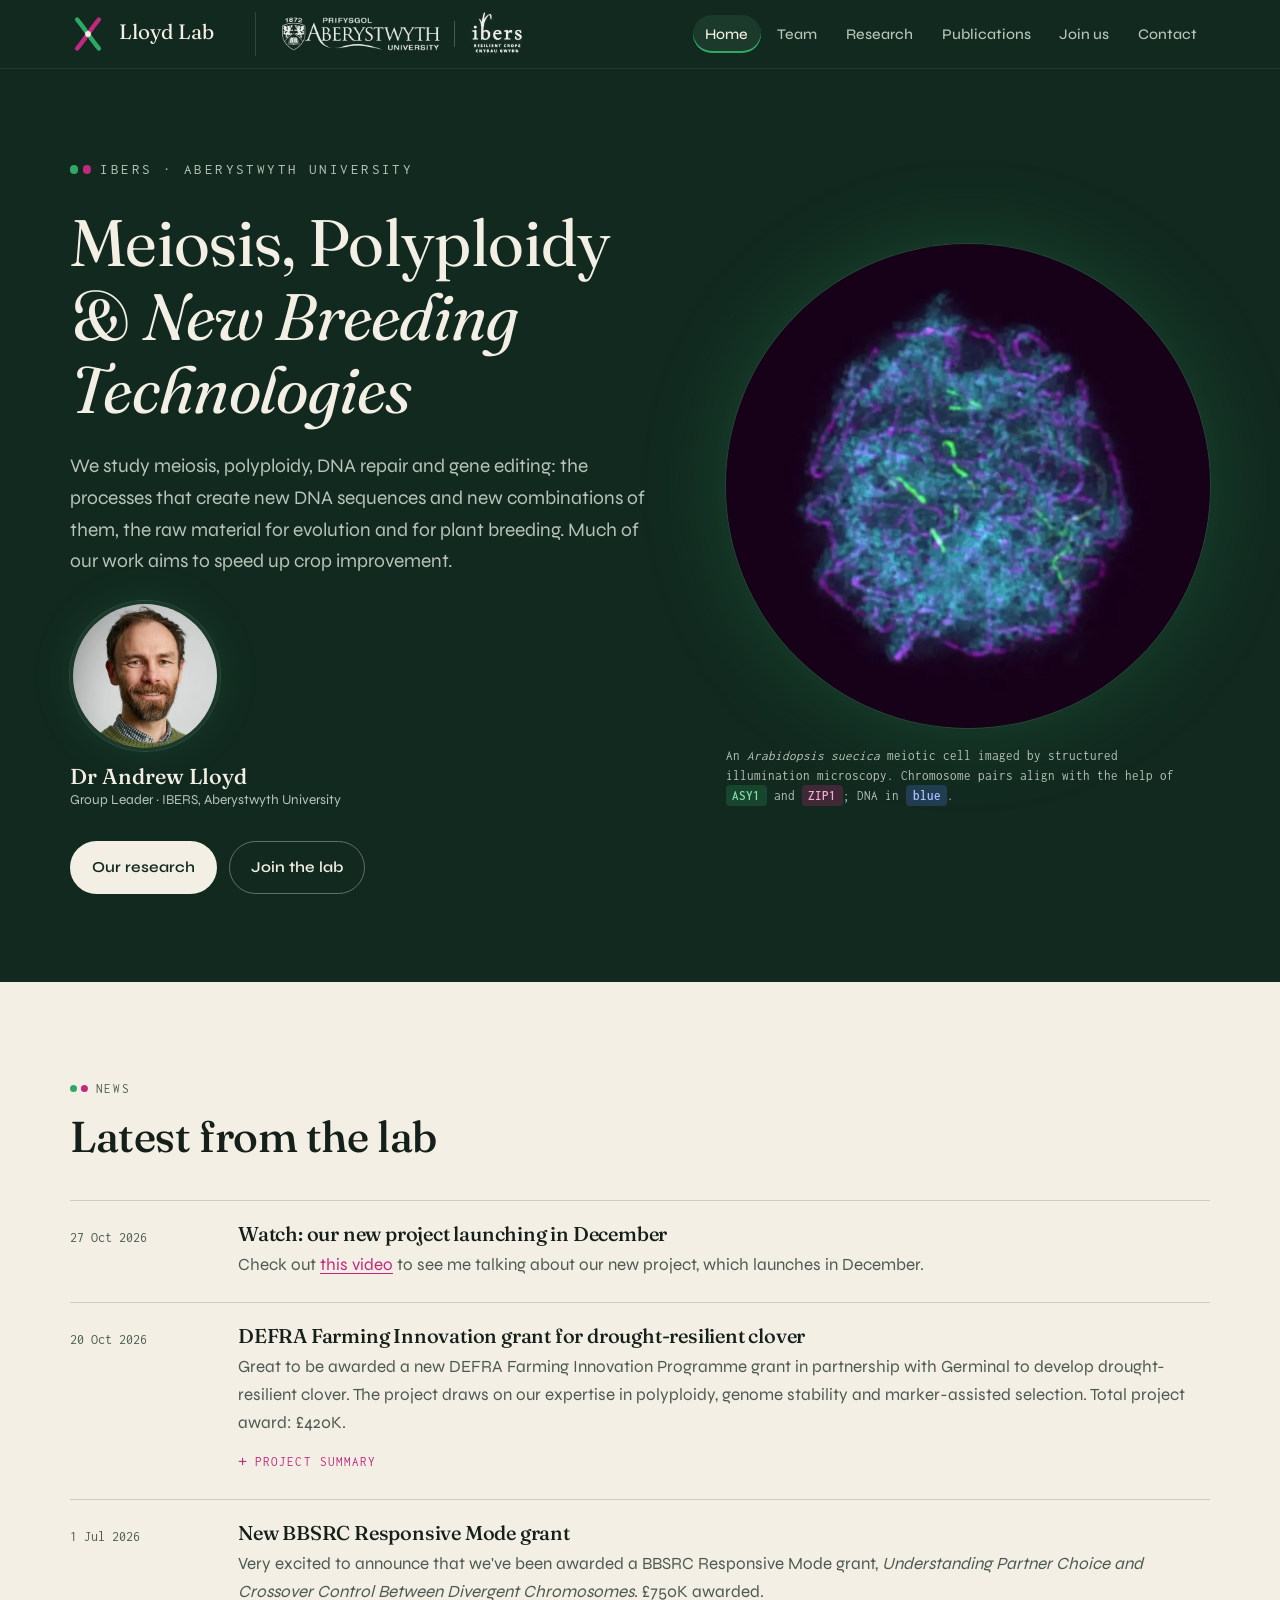
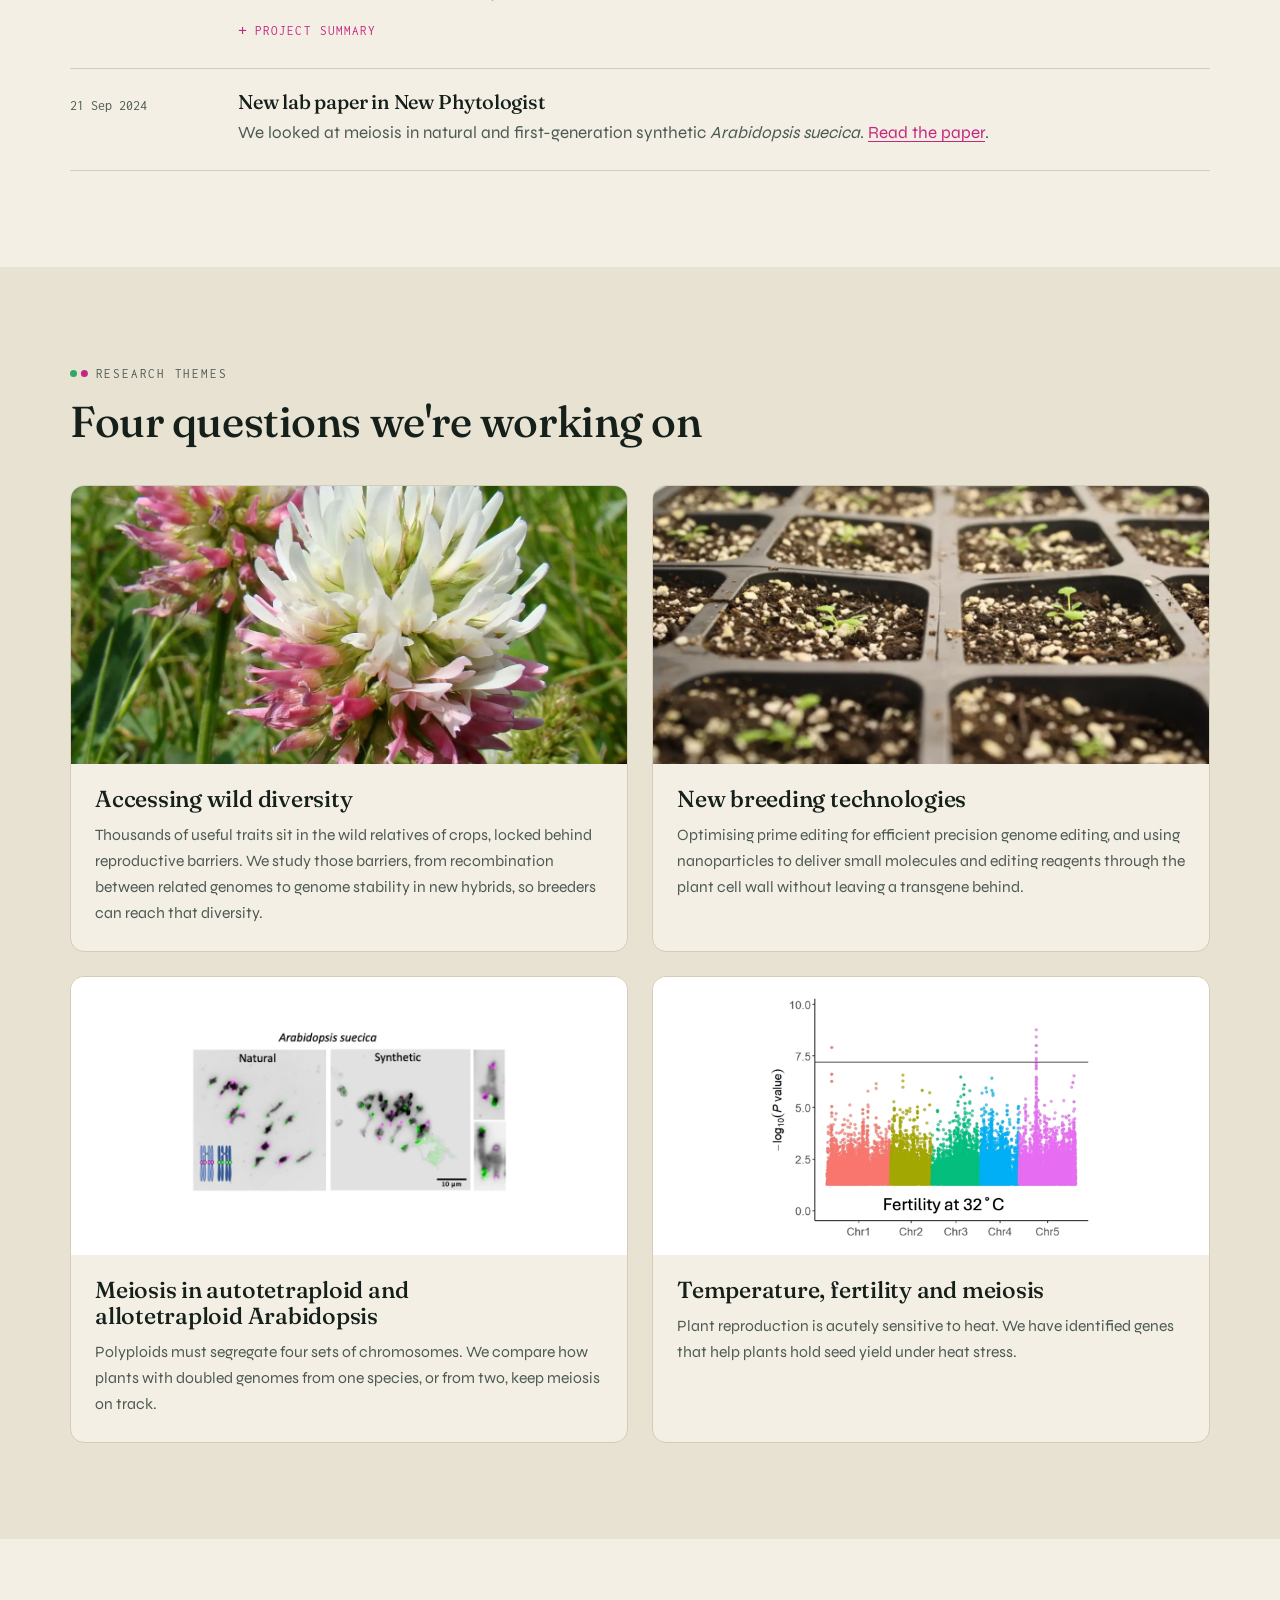
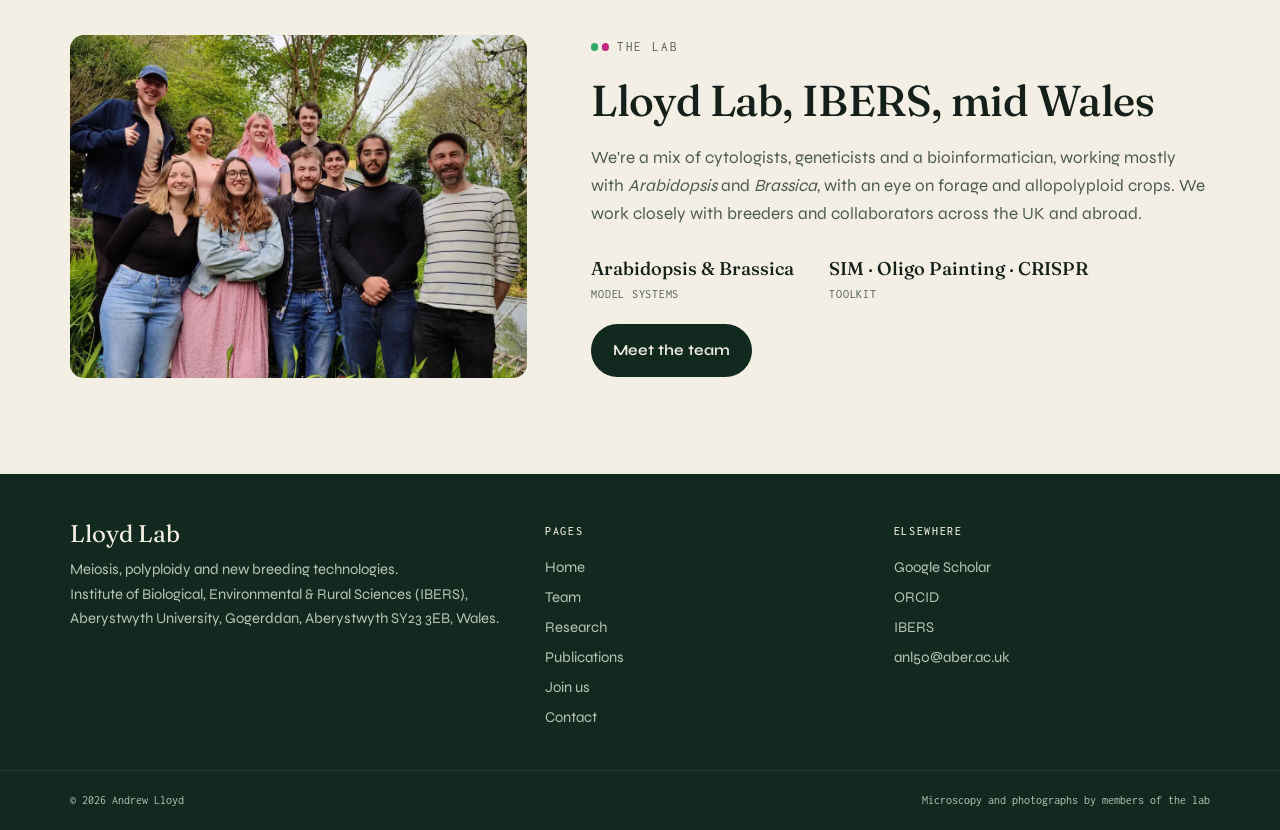
==== index.html @ 37087e1a "Add files via upload" ====
<!doctype html>
<html lang="en">
<head>
<meta charset="utf-8">
<meta name="viewport" content="width=device-width, initial-scale=1, viewport-fit=cover">
<title>Lloyd Lab</title>
<meta name="claude:viewport-fit-sides" content="cover">
<meta name="description" content="The Lloyd Lab at IBERS, Aberystwyth University: meiosis, polyploidy, DNA repair and new breeding technologies in plants.">
<link rel="preconnect" href="https://fonts.googleapis.com">
<link rel="preconnect" href="https://fonts.gstatic.com" crossorigin>
<link rel="stylesheet" href="https://fonts.googleapis.com/css2?family=Fraunces:ital,opsz,wght@0,9..144,300..600;1,9..144,300..600&amp;family=Inconsolata:wght@400;500;600&amp;family=Syne:wght@400..700&amp;display=swap">
<link rel="stylesheet" href="style.css">
</head>
<body>
<header class="site-nav">
  <div class="wrap">
    <a class="brand" href="index.html"><svg class="brand-mark" viewBox="0 0 40 40" aria-hidden="true"><path d="M8 4 C 18 16, 22 24, 32 36" fill="none" stroke="#2fa866" stroke-width="5" stroke-linecap="round"/><path d="M32 4 C 22 16, 18 24, 8 36" fill="none" stroke="#c2287f" stroke-width="5" stroke-linecap="round"/><circle cx="20" cy="20" r="3.2" fill="#f3efe4"/></svg><span><span class="brand-name">Lloyd Lab</span><span class="brand-sub">IBERS · Aberystwyth University</span></span></a>
    <a class="nav-logos" href="https://www.aber.ac.uk/en/ibers/" target="_blank" rel="noopener">
      <img src="images/au-logo-white.png" alt="Aberystwyth University" class="nl-au" width="900" height="194">
      <span class="nl-rule" aria-hidden="true"></span>
      <img src="images/ibers-logo-white.png" alt="IBERS" class="nl-ibers" width="194" height="162">
    </a>
    <button class="nav-toggle" id="nav-toggle" aria-expanded="false" aria-controls="nav-links">Menu</button>
    <ul class="nav-links" id="nav-links"><li><a href="index.html" aria-current="page">Home</a></li><li><a href="team.html">Team</a></li><li><a href="research.html">Research</a></li><li><a href="publications.html">Publications</a></li><li><a href="join.html">Join us</a></li><li><a href="contact.html">Contact</a></li></ul>
  </div>
</header>
<main>

<section class="hero">
  <div class="wrap">
    <div class="hero-text">
      <span class="label hero-label">IBERS · Aberystwyth University</span>
      <h1>Meiosis, Polyploidy &amp; <em>New Breeding Technologies</em></h1>
      <p class="lede">We study meiosis, polyploidy, DNA repair and gene editing: the processes that create new DNA sequences and new combinations of them, the raw material for evolution and for plant breeding. Much of our work aims to speed up crop improvement.</p>
      <a class="pi-chip" href="team.html">
        <img src="images/andrew-square.webp" alt="Andrew Lloyd" width="150" height="150">
        <span><b>Dr Andrew Lloyd</b><span>Group Leader · IBERS, Aberystwyth University</span></span>
      </a>
      <div class="hero-ctas">
        <a class="btn btn-light" href="research.html">Our research</a>
        <a class="btn btn-ghost" href="join.html">Join the lab</a>
      </div>
    </div>
    <figure class="hero-figure">
      <img src="images/hero-sim.webp" alt="Super-resolution image of an Arabidopsis suecica meiotic nucleus, with paired chromosomes stained green and magenta on a blue DNA background">
      <figcaption>An <i>Arabidopsis suecica</i> meiotic cell imaged by structured illumination microscopy. Chromosome pairs align with the help of <span class="chip chip-asy1">ASY1</span> and <span class="chip chip-zip1">ZIP1</span>; DNA in <span class="chip chip-dna">blue</span>.</figcaption>
    </figure>
  </div>
</section>

<section class="band ">
  <div class="wrap">
    <div class="section-head"><span class="label">News</span><h2>Latest from the lab</h2></div>
    <div class="news">
      <article class="news-item"><time datetime="2026-10-27">27 Oct 2026</time><div><h3>Watch: our new project launching in December</h3><p>Check out <a href="https://www.facebook.com/share/v/1DcGsF2dVv/" target="_blank" rel="noopener">this video</a> to see me talking about our new project, which launches in December.</p></div></article>
      <article class="news-item"><time datetime="2026-10-20">20 Oct 2026</time><div><h3>DEFRA Farming Innovation grant for drought-resilient clover</h3><p>Great to be awarded a new DEFRA Farming Innovation Programme grant in partnership with Germinal to develop drought-resilient clover. The project draws on our expertise in polyploidy, genome stability and marker-assisted selection. Total project award: £420K.</p><details class="more"><summary>Project summary</summary><div class="more-body"><p>The UK dairy sector faces significant challenges adapting to climate change, with frequent periods of water deficit and severe droughts, occurring in four of the last eight years. These affect farms' ability to maintain productivity while modifying agronomic practices to meet net-zero emissions.</p>
<p>English dairy farms rely on grasslands for grazing and silage production, but traditional grassland species need high inputs of nitrogen fertiliser, which is environmentally unsustainable, costly and reliant on fragile supply chains. This is mitigated by incorporating clover into leys, which provides nitrogen through biological nitrogen fixation and increases productivity (liveweight gain, milk yield). However, the most widely used species, white clover (<i>Trifolium repens</i>), is susceptible to drought, with long recovery times during which its nitrogen fixation rates are minimal, requiring application of mineral nitrogen.</p>
<p>Selection for drought-tolerant white clover has been unsuccessful. However, hybridisation of white clover with the related species Caucasian clover (<i>T. ambiguum</i>) improves drought tolerance and recovery after drought. To date, one commercial cultivar has been introduced, a small-leaved variety only suited to sheep grazing.</p>
<p>This approach cannot be replicated, as it required a rare spontaneous chromosome doubling event in addition to the technically difficult interspecific hybridisation. Nor can the cultivar be used as a starting point for new varieties: without a means to reselect the full Caucasian clover chromosome complement, backcrossing progressively erodes this contribution, yielding unstable aneuploid progeny. Consequently, crossing the existing cultivar with larger-leafed types does not produce the reliably drought-tolerant varieties required for resilient dairy systems.</p>
<p>To overcome these technical challenges, we will assess the feasibility of two approaches to generate stable allohexaploid hybrids carrying a full diploid Caucasian clover subgenome: an innovative high-throughput screening pipeline combining chromosome-specific molecular markers with genome-size estimation (WP1), and a novel crossing and ploidy-doubling scheme (WP2). Both approaches, if successful, will support the development of large-leaved varieties that are as competitive and productive as conventional types under normal conditions, reliably drought tolerant, and free of inbreeding depression.</p>
<p>Combining the genomics and genetics expertise of Aberystwyth University with the breeding experience of Openfolde, we will develop and test these approaches and identify their relative strengths and weaknesses. This will establish the further research and development needed to integrate the methods into breeding programmes, creating a pathway to a new generation of clover varieties that will let UK grassland farmers build productive, resilient food systems.</p></div></details></div></article>
      <article class="news-item"><time datetime="2026-07-01">1 Jul 2026</time><div><h3>New BBSRC Responsive Mode grant</h3><p>Very excited to announce that we've been awarded a BBSRC Responsive Mode grant, <i>Understanding Partner Choice and Crossover Control Between Divergent Chromosomes</i>. £750K awarded.</p><details class="more"><summary>Project summary</summary><div class="more-body"><p>During reproduction, plants exchange genetic material through a process called meiotic recombination, which generates new combinations of traits in each generation. The broad outlines of this process are well understood. However, two fundamental questions remain unanswered. First, how do chromosomes recognise each other as legitimate partners for recombination? Second, what levels of genomic divergence, whether at the sequence, structural or epigenomic level, act as barriers that prevent successful exchange?</p>
<p>These knowledge gaps are critical because they determine both the limits of natural evolution and the efficiency of plant breeding. In natural populations, these rules of recognition shape the boundaries between species, influence whether hybrids are viable, and govern the potential for adaptation through gene flow. In agriculture they are just as important: when breeders transfer useful traits such as drought tolerance, pest resistance or nutritional quality from wild relatives into crops, recombination between divergent genomes determines whether those traits can be integrated successfully. The same principles underpin efforts to design new allopolyploid crops, which combine chromosome sets from different species.</p>
<p>Our project will deliver three major outcomes:</p>
<ol>
<li>The first high-resolution map of crossovers between divergent (homoeologous) chromosomes, showing where recombination occurs in unprecedented detail.</li>
<li>The first epigenomic map of plant meiotic cells, revealing how chromatin structure influences the rules of partner choice.</li>
<li>A new understanding of the molecular pathways that limit recombination between divergent sequences, essential for designing efficient strategies to harness genetic diversity in breeding programmes.</li>
</ol>
<p>We will undertake this work in <i>Arabidopsis suecica</i>, a powerful model for studying meiosis in allopolyploid plants that we have recently established. This system, combined with unique tools developed in our laboratory, gives us an unprecedented ability to dissect the mechanisms that underlie the rules of recognition.</p>
<p>At the most fundamental level, the outcomes will deepen our understanding of the "rules of life" by showing how genomes identify compatible partners and how divergence constrains recombination. At the applied level, they will inform new approaches to precision breeding, helping breeders make more predictable use of wild relatives, overcome barriers to trait introgression, and explore the potential of novel allopolyploid crops.</p>
<p>The research aligns directly with BBSRC's long-term priorities: delivering resilient and climate-smart agriculture, harnessing plant and microbial sciences for sustainable food systems, and supporting the transition to net-zero agri-food systems. By revealing how chromosomes recognise and interact with one another, the project will illuminate fundamental biology and unlock practical tools to secure crop productivity and resilience.</p></div></details></div></article>
      <article class="news-item"><time datetime="2024-09-21">21 Sep 2024</time><div><h3>New lab paper in New Phytologist</h3><p>We looked at meiosis in natural and first-generation synthetic <i>Arabidopsis suecica</i>. <a href="https://doi.org/10.1111/nph.20095">Read the paper</a>.</p></div></article>
    </div>
  </div>
</section>

<section class="band on-paper2">
  <div class="wrap">
    <div class="section-head">
      <span class="label">Research themes</span>
      <h2>Four questions we're working on</h2>
    </div>
    <div class="themes">
      <a class="theme" href="research.html#wild-diversity">
        <img src="images/clover.webp" alt="" loading="lazy">
        <div class="theme-body"><h3>Accessing wild diversity</h3><p>Thousands of useful traits sit in the wild relatives of crops, locked behind reproductive barriers. We study those barriers, from recombination between related genomes to genome stability in new hybrids, so breeders can reach that diversity.</p></div>
      </a>
      <a class="theme" href="research.html#breeding-tech">
        <img src="images/seedlings.webp" alt="" loading="lazy">
        <div class="theme-body"><h3>New breeding technologies</h3><p>Optimising prime editing for efficient precision genome editing, and using nanoparticles to deliver small molecules and editing reagents through the plant cell wall without leaving a transgene behind.</p></div>
      </a>
      <a class="theme" href="research.html#polyploid-meiosis">
        <img src="images/suecica-figure.webp" alt="" class="contain" loading="lazy">
        <div class="theme-body"><h3>Meiosis in autotetraploid and allotetraploid Arabidopsis</h3><p>Polyploids must segregate four sets of chromosomes. We compare how plants with doubled genomes from one species, or from two, keep meiosis on track.</p></div>
      </a>
      <a class="theme" href="research.html#temperature">
        <img src="images/heat-gwas.webp" alt="" class="contain" loading="lazy">
        <div class="theme-body"><h3>Temperature, fertility and meiosis</h3><p>Plant reproduction is acutely sensitive to heat. We have identified genes that help plants hold seed yield under heat stress.</p></div>
      </a>
    </div>
  </div>
</section>

<section class="band">
  <div class="wrap split">
    <img src="images/team-2024.webp" alt="Members of the Lloyd Lab outdoors at Gogerddan" loading="lazy">
    <div class="split-text">
      <span class="label">The lab</span>
      <h2>Lloyd Lab, IBERS, mid Wales</h2>
      <p>We're a mix of cytologists, geneticists and a bioinformatician, working mostly with <i>Arabidopsis</i> and <i>Brassica</i>, with an eye on forage and allopolyploid crops. We work closely with breeders and collaborators across the UK and abroad.</p>
      <div class="facts">
        <div class="fact"><b>Arabidopsis &amp; Brassica</b><span>MODEL SYSTEMS</span></div>
        <div class="fact"><b>SIM · Oligo Painting · CRISPR</b><span>TOOLKIT</span></div>
      </div>
      <p><a class="btn btn-dark" href="team.html">Meet the team</a></p>
    </div>
  </div>
</section>

</main>
<footer class="site-foot">
  <div class="wrap">
    <div>
      <span class="brand-name">Lloyd Lab</span>
      <p>Meiosis, polyploidy and new breeding technologies.<br>Institute of Biological, Environmental &amp; Rural Sciences (IBERS), Aberystwyth University, Gogerddan, Aberystwyth SY23 3EB, Wales.</p>
    </div>
    <div>
      <h4>Pages</h4>
      <ul><li><a href="index.html">Home</a></li><li><a href="team.html">Team</a></li><li><a href="research.html">Research</a></li><li><a href="publications.html">Publications</a></li><li><a href="join.html">Join us</a></li><li><a href="contact.html">Contact</a></li></ul>
    </div>
    <div>
      <h4>Elsewhere</h4>
      <ul>
        <li><a href="https://scholar.google.co.uk/citations?user=jmTTv98AAAAJ&amp;hl=en" target="_blank" rel="noopener">Google Scholar</a></li>
        <li><a href="https://orcid.org/0000-0001-7871-6621" target="_blank" rel="noopener">ORCID</a></li>
        <li><a href="https://www.aber.ac.uk/en/ibers/" target="_blank" rel="noopener">IBERS</a></li>
        <li><a href="mailto:anl50@aber.ac.uk">anl50@aber.ac.uk</a></li>
      </ul>
    </div>
  </div>
  <div class="foot-base"><div class="wrap"><span>© 2026 Andrew Lloyd</span><span>Microscopy and photographs by members of the lab</span></div></div>
</footer>
<script>
(function(){
  var t=document.getElementById('nav-toggle'), l=document.getElementById('nav-links');
  if(t&&l) t.addEventListener('click',function(){var o=l.classList.toggle('open');t.setAttribute('aria-expanded',o);t.textContent=o?'Close':'Menu';});
  document.querySelectorAll('[data-copy]').forEach(function(b){
    b.addEventListener('click',function(){
      var v=b.getAttribute('data-copy'), done=function(){b.textContent='Copied';setTimeout(function(){b.textContent='Copy'},1600)};
      if(navigator.clipboard) navigator.clipboard.writeText(v).then(done).catch(function(){});
    });
  });
})();
</script>
</body>
</html>
---- style.css ----
/* Lloyd Lab — shared styles
   Layout: deep forest-green bands carry the identity; cream paper for reading;
   accents taken from the lab's own immunostaining (ASY1 green, ZIP1 magenta). */
:root {
  --forest: #12291f;      /* bands, nav, footer */
  --forest-2: #1b3a2c;    /* raised surface on forest */
  --paper: #f3efe4;       /* page */
  --paper-2: #e8e2d2;     /* quiet surface on paper */
  --ink: #16201b;         /* text on paper */
  --ink-soft: #4d5a52;    /* secondary text */
  --rule: #d4ccb8;
  --on-forest: #f3efe4;
  --on-forest-soft: #b9c4b9;
  --asy1: #2fa866;        /* ASY1 green */
  --zip1: #c2287f;        /* ZIP1 magenta — links, hover */
  --amber: #e2a93b;       /* fellowship badge */

  --display: "Fraunces", "Iowan Old Style", Georgia, serif;
  --body: "Syne", "Avenir Next", "Segoe UI", system-ui, sans-serif;
  --mono: "Inconsolata", "SF Mono", Menlo, Consolas, monospace;

  --wrap: 1180px;
  --gutter-l: max(20px, env(safe-area-inset-left, 0px));
  --gutter-r: max(20px, env(safe-area-inset-right, 0px));
}
@media (prefers-color-scheme: dark) {
  :root:not([data-theme="light"]) {
    --forest: #0c1c15; --forest-2: #15301f; --paper: #111915; --paper-2: #18231d;
    --ink: #e9e6dc; --ink-soft: #a8b3aa; --rule: #2b3a31;
    --on-forest: #f3efe4; --on-forest-soft: #a9b6ab;
    --asy1: #4cc785; --zip1: #ef6db3; --amber: #e8b553; color-scheme: dark;
  }
}
:root[data-theme="dark"] {
  --forest: #0c1c15; --forest-2: #15301f; --paper: #111915; --paper-2: #18231d;
  --ink: #e9e6dc; --ink-soft: #a8b3aa; --rule: #2b3a31;
  --on-forest: #f3efe4; --on-forest-soft: #a9b6ab;
  --asy1: #4cc785; --zip1: #ef6db3; --amber: #e8b553; color-scheme: dark;
}

*, *::before, *::after { box-sizing: border-box; }
html { scroll-behavior: smooth; }
@media (prefers-reduced-motion: reduce) { html { scroll-behavior: auto; } * { transition: none !important; animation: none !important; } }
body {
  margin: 0; background: var(--paper); color: var(--ink);
  font-family: var(--body); font-size: 1.0625rem; line-height: 1.65;
  -webkit-font-smoothing: antialiased;
}
img { max-width: 100%; display: block; }
a { color: var(--zip1); text-underline-offset: 3px; text-decoration-thickness: 1px; }
a:hover { text-decoration-thickness: 2px; }
:focus-visible { outline: 2px solid var(--zip1); outline-offset: 3px; border-radius: 2px; }
h1, h2, h3 { font-family: var(--display); font-weight: 500; line-height: 1.12; text-wrap: balance; margin: 0; letter-spacing: -0.01em; }
h1 { font-size: clamp(2.6rem, 6vw, 4.6rem); font-weight: 400; }
h2 { font-size: clamp(1.9rem, 3.6vw, 2.7rem); }
h3 { font-size: 1.45rem; }
p { margin: 0; }
.wrap { max-width: var(--wrap); margin: 0 auto; padding-left: var(--gutter-l); padding-right: var(--gutter-r); }
.label {
  font-family: var(--mono); font-size: 0.8rem; letter-spacing: 0.14em; text-transform: uppercase;
  color: var(--ink-soft); display: inline-flex; align-items: center; gap: 0.6em;
}
.label::before { content: ""; width: 0.55em; height: 0.55em; border-radius: 50%; background: var(--asy1); box-shadow: 0.85em 0 0 var(--zip1); margin-right: 0.85em; }
.on-forest .label { color: var(--on-forest-soft); }

/* ---------- Nav ---------- */
body::before { content: ""; position: fixed; inset: 0 0 auto; height: env(safe-area-inset-top, 0px); z-index: 60; background: var(--forest); }
.site-nav { position: sticky; top: env(safe-area-inset-top, 0px); z-index: 50; background: var(--forest); color: var(--on-forest); border-bottom: 1px solid rgba(255,255,255,0.07); }
.site-nav .wrap { display: flex; align-items: center; justify-content: space-between; gap: 1rem; min-height: 68px; }
.brand { display: flex; align-items: center; gap: 0.8rem; color: var(--on-forest); text-decoration: none; }
.brand-mark { width: 36px; height: 36px; flex: none; }
.brand-name { font-family: var(--display); font-size: 1.3rem; line-height: 1; }
.brand-sub { display: block; font-family: var(--mono); font-size: 0.68rem; letter-spacing: 0.12em; text-transform: uppercase; color: var(--on-forest-soft); margin-top: 4px; }
.nav-links { display: flex; gap: 0.2rem; list-style: none; margin: 0; padding: 0; }
.nav-links a { display: block; padding: 0.45rem 0.8rem; color: var(--on-forest-soft); text-decoration: none; font-size: 0.92rem; font-weight: 500; border-radius: 999px; }
.nav-links a:hover { color: var(--on-forest); background: var(--forest-2); }
.nav-links a[aria-current="page"] { color: var(--on-forest); background: var(--forest-2); box-shadow: inset 0 -2px 0 var(--asy1); }
.nav-toggle { display: none; background: none; border: 1px solid rgba(255,255,255,0.25); color: var(--on-forest); border-radius: 8px; padding: 0.45rem 0.7rem; font: 500 0.85rem var(--mono); letter-spacing: 0.1em; text-transform: uppercase; cursor: pointer; }
@media (max-width: 860px) {
  .nav-toggle { display: block; }
  .nav-links { display: none; position: absolute; left: 0; right: 0; top: 100%; background: var(--forest); flex-direction: column; padding: 0.5rem var(--gutter-r) 1rem var(--gutter-l); border-bottom: 1px solid rgba(255,255,255,0.08); }
  .nav-links.open { display: flex; }
  .nav-links a { border-radius: 8px; padding: 0.7rem 0.8rem; font-size: 1rem; }
}

/* ---------- Bands ---------- */
.band { padding-block: clamp(3.5rem, 8vw, 6rem); }
.band-tight { padding-block: clamp(2.5rem, 5vw, 3.5rem); }
.on-forest { background: var(--forest); color: var(--on-forest); }
.on-forest a { color: #f6a9d3; }
.on-paper2 { background: var(--paper-2); }
.section-head { display: grid; gap: 0.9rem; margin-bottom: 2.4rem; max-width: 44rem; }
.lede { font-size: 1.2rem; color: var(--ink-soft); max-width: 40rem; }
.on-forest .lede { color: var(--on-forest-soft); }

/* ---------- Home hero ---------- */
.hero { background: var(--forest); color: var(--on-forest); overflow: hidden; }
.hero .wrap { display: grid; grid-template-columns: minmax(0, 1.1fr) minmax(0, 0.9fr); gap: clamp(2rem, 5vw, 4.5rem); align-items: center; padding-block: clamp(3rem, 7vw, 5.5rem); }
.hero h1 em { font-style: italic; color: #f6a9d3; }
.hero-text { display: grid; gap: 1.5rem; min-width: 0; }
.hero-text .lede { font-size: 1.2rem; }
.hero-ctas { display: flex; flex-wrap: wrap; gap: 0.8rem; margin-top: 0.5rem; }
.btn { display: inline-flex; align-items: center; gap: 0.5rem; padding: 0.8rem 1.3rem; border-radius: 999px; font-weight: 600; font-size: 0.95rem; text-decoration: none; border: 1px solid transparent; }
.btn-light { background: var(--on-forest); color: #12291f; }
.btn-light:hover { background: #fff; }
.btn-ghost { border-color: rgba(243,239,228,0.35); color: var(--on-forest) !important; }
.btn-ghost:hover { border-color: var(--on-forest); }
.btn-dark { background: var(--forest); color: var(--on-forest) !important; }
.hero-figure { margin: 0; position: relative; min-width: 0; }
.hero-figure img { width: 100%; aspect-ratio: 1; object-fit: cover; border-radius: 50%; box-shadow: 0 0 0 1px rgba(255,255,255,0.08), 0 0 80px 10px rgba(47,168,102,0.18); }
.hero-figure figcaption { margin-top: 1.1rem; font-family: var(--mono); font-size: 0.82rem; color: var(--on-forest-soft); line-height: 1.5; max-width: 30rem; }
.chip { display: inline-block; padding: 0.05em 0.5em; border-radius: 4px; font-weight: 600; }
.chip-asy1 { background: rgba(47,168,102,0.22); color: #7fe0a9; }
.chip-zip1 { background: rgba(194,40,127,0.25); color: #f6a9d3; }
.chip-dna { background: rgba(80,120,230,0.25); color: #a9c0ff; }
.fellow { display: inline-flex; align-items: center; gap: 0.5rem; justify-self: start; padding: 0.35rem 0.85rem; border-radius: 999px; background: rgba(226,169,59,0.14); color: var(--amber); font-family: var(--mono); font-size: 0.78rem; letter-spacing: 0.08em; text-transform: uppercase; border: 1px solid rgba(226,169,59,0.35); }
@media (max-width: 820px) {
  .hero .wrap { grid-template-columns: minmax(0, 1fr); }
  .hero-figure { max-width: 420px; }
}

/* ---------- Themes (home + research) ---------- */
.themes { display: grid; grid-template-columns: repeat(2, minmax(0, 1fr)); gap: 1.5rem; }
.theme { display: grid; grid-template-rows: auto 1fr; background: var(--paper); border: 1px solid var(--rule); border-radius: 14px; overflow: hidden; color: inherit; text-decoration: none; }
.theme:hover { border-color: var(--asy1); }
.theme img { width: 100%; aspect-ratio: 16 / 8; object-fit: cover; background: #fff; }
.theme img.contain { object-fit: contain; padding: 0.8rem; }
.theme-body { padding: 1.4rem 1.5rem 1.6rem; display: grid; gap: 0.6rem; align-content: start; }
.theme-body p { color: var(--ink-soft); font-size: 0.98rem; }
@media (max-width: 760px) { .themes { grid-template-columns: minmax(0, 1fr); } }

/* ---------- Split (about strip) ---------- */
.split { display: grid; grid-template-columns: minmax(0, 0.85fr) minmax(0, 1.15fr); gap: clamp(2rem, 5vw, 4rem); align-items: center; }
.split img { width: 100%; border-radius: 14px; aspect-ratio: 4 / 3; object-fit: cover; }
.split-text { display: grid; gap: 1.2rem; min-width: 0; }
.split-text p { color: var(--ink-soft); }
.on-forest .split-text p { color: var(--on-forest-soft); }
.facts { display: flex; flex-wrap: wrap; gap: 0.6rem 2.2rem; margin-top: 0.4rem; }
.fact { display: grid; }
.fact b { font-family: var(--display); font-size: 1.15rem; font-weight: 500; }
.fact span { font-family: var(--mono); font-size: 0.78rem; color: var(--ink-soft); letter-spacing: 0.06em; }
@media (max-width: 800px) { .split { grid-template-columns: minmax(0, 1fr); } }

/* ---------- News ---------- */
.news { display: grid; border-top: 1px solid var(--rule); }
.news-item { display: grid; grid-template-columns: 9rem minmax(0, 1fr); gap: 1.5rem; padding-block: 1.4rem; border-bottom: 1px solid var(--rule); }
.news-item time { font-family: var(--mono); font-size: 0.9rem; color: var(--ink-soft); font-variant-numeric: tabular-nums; padding-top: 0.2rem; }
.news-item h3 { font-size: 1.25rem; margin-bottom: 0.35rem; }
.news-item p { color: var(--ink-soft); }
@media (max-width: 600px) { .news-item { grid-template-columns: minmax(0, 1fr); gap: 0.3rem; } }

/* ---------- Page header ---------- */
.page-head { background: var(--forest); color: var(--on-forest); }
.page-head .wrap { padding-block: clamp(3rem, 7vw, 5rem) clamp(2.5rem, 5vw, 3.5rem); display: grid; gap: 1.1rem; }
.page-head .lede { color: var(--on-forest-soft); }

/* ---------- Team ---------- */
.pi { display: grid; grid-template-columns: minmax(0, 0.7fr) minmax(0, 1.3fr); gap: clamp(2rem, 5vw, 4rem); align-items: start; }
.pi img { width: 100%; border-radius: 14px; aspect-ratio: 4 / 5; object-fit: cover; }
.pi-text { display: grid; gap: 1.1rem; min-width: 0; }
.pi-text p { color: var(--ink-soft); }
.path { display: flex; flex-wrap: wrap; gap: 0.5rem; list-style: none; padding: 0; margin: 0.3rem 0 0; }
.path li { font-family: var(--mono); font-size: 0.82rem; padding: 0.35rem 0.75rem; border: 1px solid var(--rule); border-radius: 999px; color: var(--ink-soft); }
.path li b { color: var(--ink); font-weight: 600; }
.links-row { display: flex; flex-wrap: wrap; gap: 0.5rem 1.4rem; font-weight: 600; font-size: 0.95rem; }
@media (max-width: 760px) { .pi { grid-template-columns: minmax(0, 1fr); } .pi img { max-width: 360px; } }

.people { display: grid; grid-template-columns: repeat(auto-fill, minmax(min(100%, 240px), 1fr)); gap: 2rem 1.5rem; }
.person { display: grid; gap: 0.8rem; align-content: start; }
.person-photo { width: 100%; aspect-ratio: 4 / 5; border-radius: 12px; object-fit: cover; background: var(--paper-2); }
.monogram { width: 100%; aspect-ratio: 4 / 5; border-radius: 12px; background: var(--forest); display: grid; place-items: center; position: relative; overflow: hidden; }
.monogram span { font-family: var(--display); font-size: 3.4rem; color: var(--on-forest); position: relative; letter-spacing: 0.02em; }
.monogram::before, .monogram::after { content: ""; position: absolute; width: 70%; height: 6px; border-radius: 3px; opacity: 0.75; }
.monogram::before { background: var(--asy1); transform: rotate(-28deg) translateY(-2.2rem); }
.monogram::after { background: var(--zip1); transform: rotate(-28deg) translateY(2.2rem); }
.person h3 { font-size: 1.3rem; }
.role { font-family: var(--mono); font-size: 0.8rem; letter-spacing: 0.08em; text-transform: uppercase; color: var(--asy1); }
.person p { color: var(--ink-soft); font-size: 0.96rem; }
.alumni { list-style: none; margin: 0; padding: 0; display: grid; grid-template-columns: repeat(auto-fill, minmax(min(100%, 280px), 1fr)); gap: 0 2rem; border-top: 1px solid var(--rule); }
.alumni li { padding-block: 1rem; border-bottom: 1px solid var(--rule); display: grid; gap: 0.15rem; }
.alumni b { font-family: var(--display); font-weight: 500; font-size: 1.15rem; }
.alumni span { color: var(--ink-soft); font-size: 0.95rem; }
.team-photo { margin: 0; }
.team-photo img { width: 100%; border-radius: 14px; aspect-ratio: 16 / 8; object-fit: cover; }

/* ---------- Research ---------- */
.project { display: grid; grid-template-columns: minmax(0, 1fr) minmax(0, 1fr); gap: clamp(2rem, 5vw, 4rem); align-items: center; padding-block: clamp(2.5rem, 5vw, 4rem); border-bottom: 1px solid var(--rule); }
.project:last-child { border-bottom: 0; }
.project:nth-child(even) .project-fig { order: -1; }
.project-text { display: grid; gap: 1rem; min-width: 0; }
.project-text p { color: var(--ink-soft); }
.project-fig { margin: 0; min-width: 0; }
.project-fig img { width: 100%; border-radius: 12px; background: #fff; border: 1px solid var(--rule); }
.project-fig figcaption { font-family: var(--mono); font-size: 0.8rem; color: var(--ink-soft); margin-top: 0.6rem; }
.q { font-family: var(--display); font-style: italic; font-size: 1.2rem; color: var(--ink); border-left: 3px solid var(--zip1); padding-left: 1rem; }
@media (max-width: 800px) { .project { grid-template-columns: minmax(0, 1fr); } .project:nth-child(even) .project-fig { order: 0; } }

/* ---------- Publications ---------- */
.pub-tools { display: flex; flex-wrap: wrap; gap: 0.8rem 1.2rem; align-items: center; margin-bottom: 2rem; }
.pub-tools input { flex: 1 1 260px; min-width: 0; font: inherit; padding: 0.75rem 1rem; border-radius: 10px; border: 1px solid var(--rule); background: var(--paper); color: var(--ink); }
.pub-count { font-family: var(--mono); font-size: 0.85rem; color: var(--ink-soft); font-variant-numeric: tabular-nums; }
.pub-year { display: grid; grid-template-columns: 6.5rem minmax(0, 1fr); gap: 1.5rem; border-top: 1px solid var(--rule); padding-block: 1.6rem; }
.pub-year > h2 { font-size: 2rem; font-style: italic; color: var(--asy1); font-variant-numeric: tabular-nums; }
.pub-list { list-style: none; margin: 0; padding: 0; display: grid; gap: 1.3rem; }
.pub { display: grid; gap: 0.25rem; }
.pub-title { font-family: var(--display); font-size: 1.18rem; line-height: 1.3; color: var(--ink); }
.pub-authors { font-size: 0.93rem; color: var(--ink-soft); }
.pub-authors b { color: var(--ink); font-weight: 600; }
.pub-venue { font-family: var(--mono); font-size: 0.85rem; color: var(--ink-soft); }
.pub-venue a { margin-left: 0.6rem; }
.tag { font-family: var(--mono); font-size: 0.72rem; letter-spacing: 0.08em; text-transform: uppercase; padding: 0.1rem 0.45rem; border-radius: 4px; background: var(--paper-2); color: var(--ink-soft); margin-left: 0.4rem; vertical-align: 1px; }
@media (max-width: 600px) { .pub-year { grid-template-columns: minmax(0, 1fr); gap: 0.6rem; } }

/* ---------- Join / Contact ---------- */
.cards3 { display: grid; grid-template-columns: repeat(3, minmax(0, 1fr)); gap: 1.5rem; }
.card { padding: 1.6rem; border-radius: 14px; background: var(--paper); border: 1px solid var(--rule); display: grid; gap: 0.6rem; align-content: start; }
.card p { color: var(--ink-soft); font-size: 0.98rem; }
@media (max-width: 860px) { .cards3 { grid-template-columns: minmax(0, 1fr); } }
.contact-grid { display: grid; grid-template-columns: minmax(0, 1fr) minmax(0, 1fr); gap: clamp(2rem, 5vw, 4rem); align-items: start; }
.contact-list { display: grid; gap: 1.4rem; }
.contact-list div { display: grid; gap: 0.2rem; }
.contact-list address { font-style: normal; }
.copy-row { display: flex; flex-wrap: wrap; gap: 0.6rem; align-items: center; }
.copy-btn { font: 500 0.8rem var(--mono); letter-spacing: 0.06em; padding: 0.3rem 0.7rem; border-radius: 999px; border: 1px solid var(--rule); background: transparent; color: var(--ink-soft); cursor: pointer; }
.copy-btn:hover { color: var(--ink); border-color: var(--ink-soft); }
.big-link { font-family: var(--display); font-size: clamp(1.3rem, 2.6vw, 1.7rem); overflow-wrap: anywhere; }
@media (max-width: 760px) { .contact-grid { grid-template-columns: minmax(0, 1fr); } }

/* ---------- Footer ---------- */
.site-foot { background: var(--forest); color: var(--on-forest-soft); font-size: 0.93rem; }
.site-foot .wrap { display: grid; grid-template-columns: minmax(0, 1.4fr) repeat(2, minmax(0, 1fr)); gap: 2rem; padding-block: 3rem 2.5rem; }
.site-foot h4 { margin: 0 0 0.8rem; font-family: var(--mono); font-size: 0.75rem; letter-spacing: 0.14em; text-transform: uppercase; color: var(--on-forest); font-weight: 500; }
.site-foot ul { list-style: none; padding: 0; margin: 0; display: grid; gap: 0.35rem; }
.site-foot a { color: var(--on-forest-soft); text-decoration: none; }
.site-foot a:hover { color: var(--on-forest); text-decoration: underline; }
.site-foot .brand-name { color: var(--on-forest); font-size: 1.5rem; display: block; margin-bottom: 0.7rem; }
.foot-base { border-top: 1px solid rgba(255,255,255,0.08); }
.foot-base .wrap { display: flex; flex-wrap: wrap; justify-content: space-between; gap: 0.5rem; padding-block: 1.2rem; grid-template-columns: none; font-family: var(--mono); font-size: 0.78rem; }
@media (max-width: 760px) { .site-foot .wrap { grid-template-columns: minmax(0, 1fr); } }
.hero .lede, .page-head .lede { color: var(--on-forest-soft); }
.hero .label, .page-head .label { color: var(--on-forest-soft); }
.people { grid-template-columns: repeat(auto-fill, minmax(min(100%, 210px), 1fr)); }
@media (max-width: 520px) {
  .people { grid-template-columns: repeat(2, minmax(0, 1fr)); gap: 1.6rem 1rem; }
  .person h3 { font-size: 1.1rem; }
  .person p { font-size: 0.9rem; }
  .role { font-size: 0.7rem; }
  .monogram span { font-size: 2.4rem; }
}

/* ---------- v2 additions ---------- */
.brand-sub { font-size: 0.8rem; letter-spacing: 0.1em; }
.affil { display: inline-flex; flex-wrap: wrap; align-items: center; gap: 0.9rem 1.2rem; justify-self: start; max-width: 100%;
  background: #fbf9f3; color: #12291f; border-radius: 14px; padding: 0.85rem 1.2rem; box-shadow: 0 1px 0 rgba(0,0,0,0.2); }
.au-logo { height: 44px; width: auto; }
.affil-text { display: grid; border-left: 1px solid #cfc8b6; padding-left: 1.2rem; line-height: 1.25; min-width: 0; }
.affil-text b { font-family: var(--display); font-weight: 600; font-size: 1.6rem; letter-spacing: 0.04em; color: #12291f; }
.affil-text span { font-size: 0.82rem; color: #4d5a52; max-width: 17rem; }
.hero-kicker { font-family: var(--mono); font-size: 0.95rem; letter-spacing: 0.18em; text-transform: uppercase; color: var(--on-forest-soft); margin-top: 0.4rem; }
.hero h1 { font-size: clamp(2.4rem, 5.2vw, 4.1rem); }
@media (max-width: 480px) { .affil-text { border-left: 0; padding-left: 0; } .au-logo { height: 38px; } }

.more { margin-top: 0.7rem; }
.more summary { cursor: pointer; font-family: var(--mono); font-size: 0.82rem; letter-spacing: 0.08em; text-transform: uppercase; color: var(--zip1); list-style: none; display: inline-flex; align-items: center; gap: 0.45rem; }
.more summary::-webkit-details-marker { display: none; }
.more summary::before { content: "+"; font-size: 1.1rem; line-height: 1; }
.more[open] summary::before { content: "–"; }
.more-body { margin-top: 0.8rem; padding: 1.1rem 1.3rem; border-left: 3px solid var(--asy1); background: var(--paper-2); border-radius: 0 10px 10px 0; display: grid; gap: 0.8rem; max-width: 46rem; font-size: 0.96rem; color: var(--ink-soft); }
.more-body ol { margin: 0; padding-left: 1.3rem; display: grid; gap: 0.4rem; }
.on-paper2 .more-body { background: var(--paper); }

.alumni-groups { display: grid; grid-template-columns: repeat(3, minmax(0, 1fr)); gap: 2rem; }
.alumni-h { font-family: var(--mono); font-size: 0.8rem; letter-spacing: 0.12em; text-transform: uppercase; color: var(--asy1); font-weight: 500; margin-bottom: 0.6rem; }
.alumni-groups .alumni { grid-template-columns: minmax(0, 1fr); }
@media (max-width: 860px) { .alumni-groups { grid-template-columns: minmax(0, 1fr); } }

.split + .split { margin-top: clamp(2.5rem, 6vw, 4rem); }
.split-rev > img { order: 2; }
.split h3 { font-size: 1.7rem; }
@media (max-width: 800px) { .split-rev > img { order: 0; } }

.map { margin-block: 0.9rem 0.5rem; border-radius: 12px; overflow: hidden; border: 1px solid var(--rule); background: var(--paper-2); aspect-ratio: 4 / 3; max-width: 100%; }
.map iframe { width: 100%; height: 100%; border: 0; display: block; }
.on-forest .btn-light { color: #12291f; }

/* ---------- v3: institution bar, PI chip ---------- */
.hero h1 em { color: inherit; }
.inst-bar { background: #ffffff; border-bottom: 1px solid #e6e1d4; }
.inst-bar .wrap { display: flex; align-items: center; justify-content: space-between; gap: 1rem; min-height: 72px; padding-block: 0.5rem; }
.inst-logos { display: flex; align-items: center; gap: 1.1rem; text-decoration: none; }
.inst-au { height: 42px; width: auto; }
.inst-ibers { height: 54px; width: auto; }
.inst-rule { width: 1px; height: 40px; background: #d6d0c1; }
.inst-name { font-family: var(--mono); font-size: 0.8rem; letter-spacing: 0.08em; text-transform: uppercase; color: #4d5a52; text-align: right; max-width: 19rem; line-height: 1.4; }
@media (max-width: 700px) { .inst-name { display: none; } .inst-au { height: 34px; } .inst-ibers { height: 44px; } .inst-bar .wrap { min-height: 60px; } }
.site-nav .brand-sub { display: none; }
.pi-chip { display: inline-flex; align-items: center; gap: 0.9rem; justify-self: start; text-decoration: none; color: var(--on-forest) !important; padding: 0.4rem 1.1rem 0.4rem 0.4rem; border-radius: 999px; background: var(--forest-2); border: 1px solid rgba(255,255,255,0.08); max-width: 100%; }
.pi-chip:hover { border-color: var(--asy1); }
.pi-chip img { width: 72px; height: 72px; border-radius: 50%; object-fit: cover; object-position: center 20%; flex: none; }
.pi-chip > span { display: grid; line-height: 1.3; min-width: 0; }
.pi-chip b { font-family: var(--display); font-weight: 500; font-size: 1.2rem; }
.pi-chip > span > span { font-size: 0.85rem; color: var(--on-forest-soft); }
.inst-ibers { height: 68px; }
.inst-bar .wrap { min-height: 84px; }
@media (max-width: 700px) { .inst-ibers { height: 52px; } .inst-bar .wrap { min-height: 66px; } }

/* ---------- v4: logos inside the nav bar ---------- */
.site-nav .wrap { justify-content: flex-start; }
.nav-logos { display: flex; align-items: center; gap: 0.9rem; margin-left: 1.6rem; margin-right: auto; padding-left: 1.6rem; border-left: 1px solid rgba(255,255,255,0.15); text-decoration: none; opacity: 0.92; }
.nav-logos:hover { opacity: 1; }
.nl-au { height: 30px; width: auto; }
.nl-ibers { height: 40px; width: auto; }
.nl-rule { width: 1px; height: 26px; background: rgba(255,255,255,0.25); }
@media (max-width: 1060px) { .nav-links a { padding: 0.45rem 0.6rem; font-size: 0.88rem; } .nl-au { height: 26px; } .nl-ibers { height: 34px; } }
@media (max-width: 860px) { .nav-toggle { margin-left: 0; } }
@media (max-width: 520px) {
  .nav-logos { margin-left: 0.8rem; padding-left: 0.8rem; gap: 0.6rem; }
  .nl-au { height: 20px; } .nl-ibers { height: 28px; }
  .brand-name { font-size: 1.1rem; } .brand-mark { width: 28px; height: 28px; }
  .nav-toggle { padding: 0.4rem 0.55rem; font-size: 0.75rem; }
}
@media (max-width: 380px) { .nl-rule, .nl-ibers { display: none; } }
.brand-name { white-space: nowrap; }
.nl-au { height: 34px; } .nl-ibers { height: 44px; }
@media (max-width: 1060px) { .nl-au { height: 28px; } .nl-ibers { height: 36px; } }
@media (max-width: 520px) {
  .site-nav .wrap { gap: 0.5rem; }
  .brand { gap: 0.5rem; }
  .nav-logos { margin-left: 0.4rem; padding-left: 0.6rem; gap: 0.5rem; }
  .nl-au { height: 19px; } .nl-ibers { height: 27px; } .nl-rule { height: 18px; }
}
.hero-label { font-size: 0.95rem; letter-spacing: 0.16em; color: var(--on-forest); }
@media (max-width: 520px) { .hero-label { font-size: 0.8rem; } }

/* ---------- v5: larger PI headshot, caption below ---------- */
.pi-chip { flex-direction: column; align-items: flex-start; gap: 0.75rem; padding: 0; background: none; border: 0; border-radius: 0; }
.pi-chip img { width: 150px; height: 150px; border: 3px solid var(--forest-2); box-shadow: 0 0 0 1px rgba(255,255,255,0.12), 0 0 40px rgba(47,168,102,0.15); transition: box-shadow .2s; }
.pi-chip:hover img { box-shadow: 0 0 0 2px var(--asy1), 0 0 40px rgba(47,168,102,0.25); }
.pi-chip b { font-size: 1.35rem; }
@media (max-width: 520px) { .pi-chip img { width: 120px; height: 120px; } }
.pi-chip img { object-position: center; }
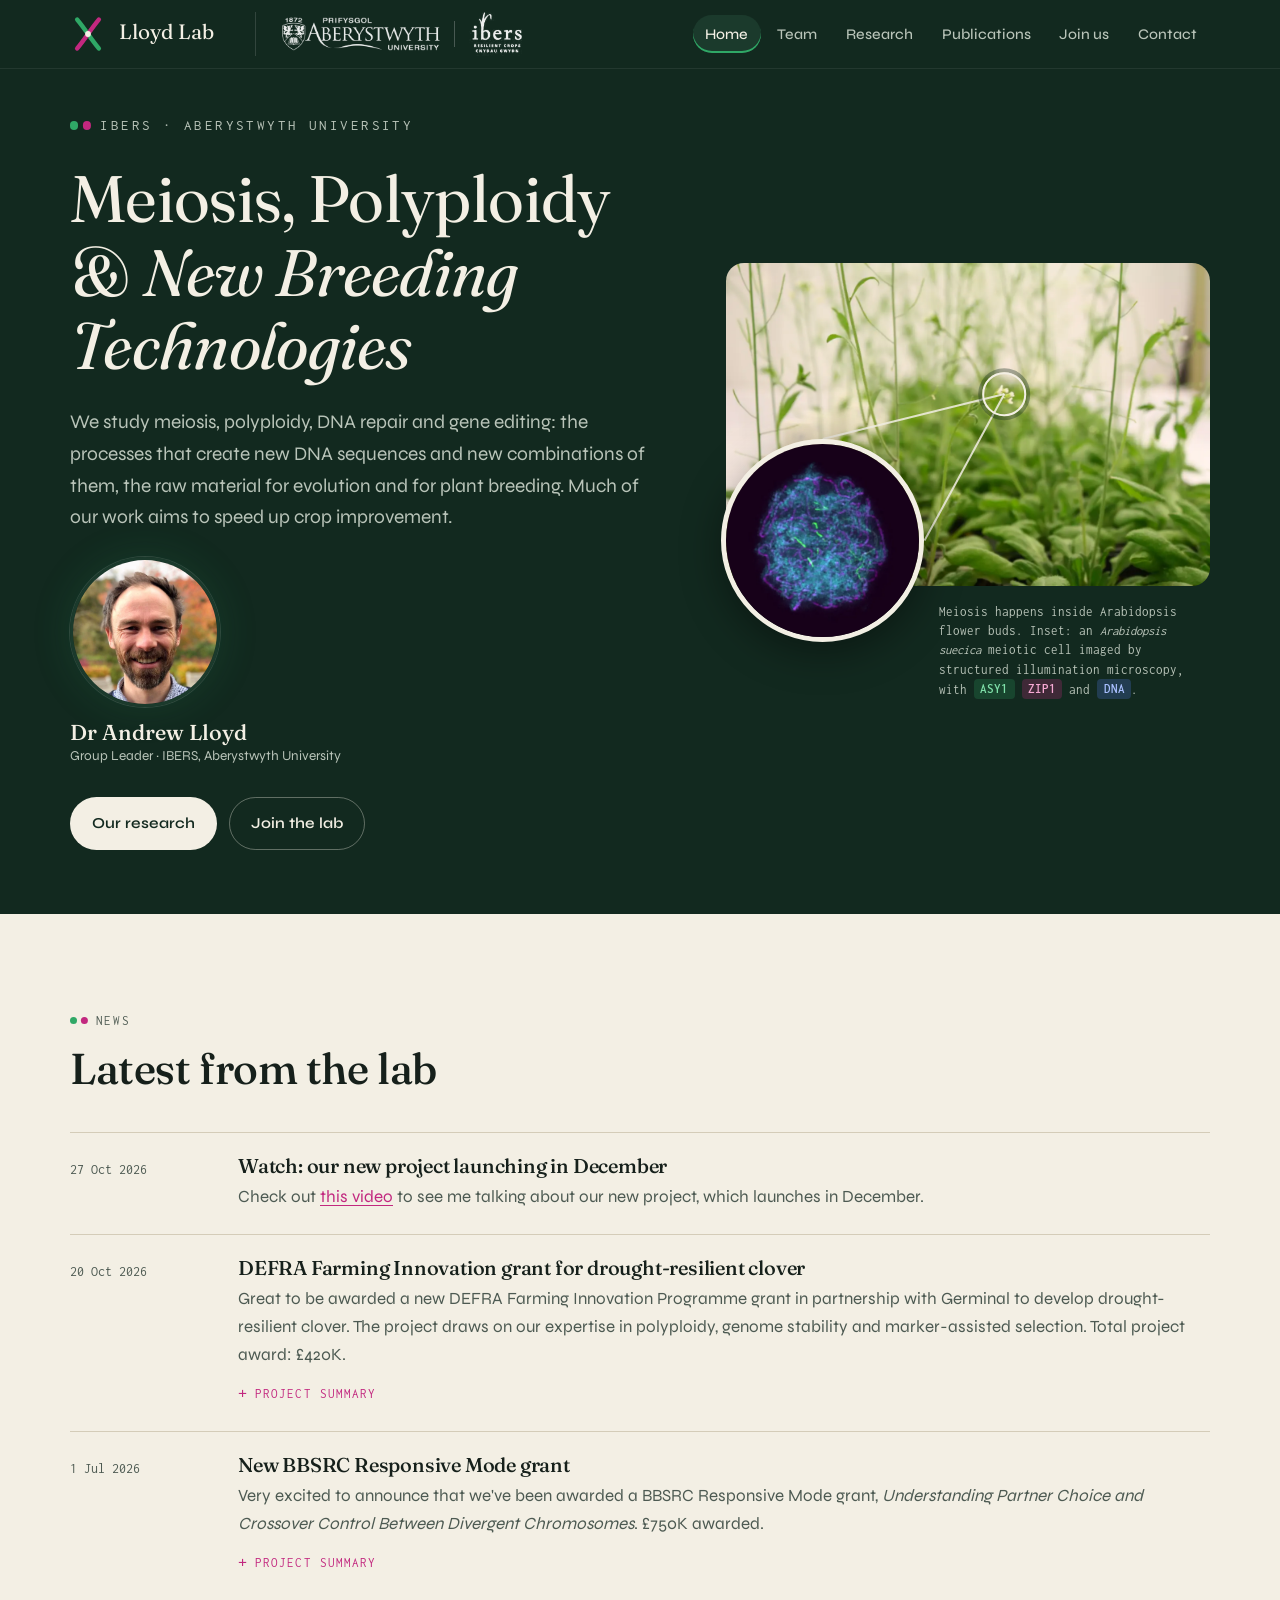
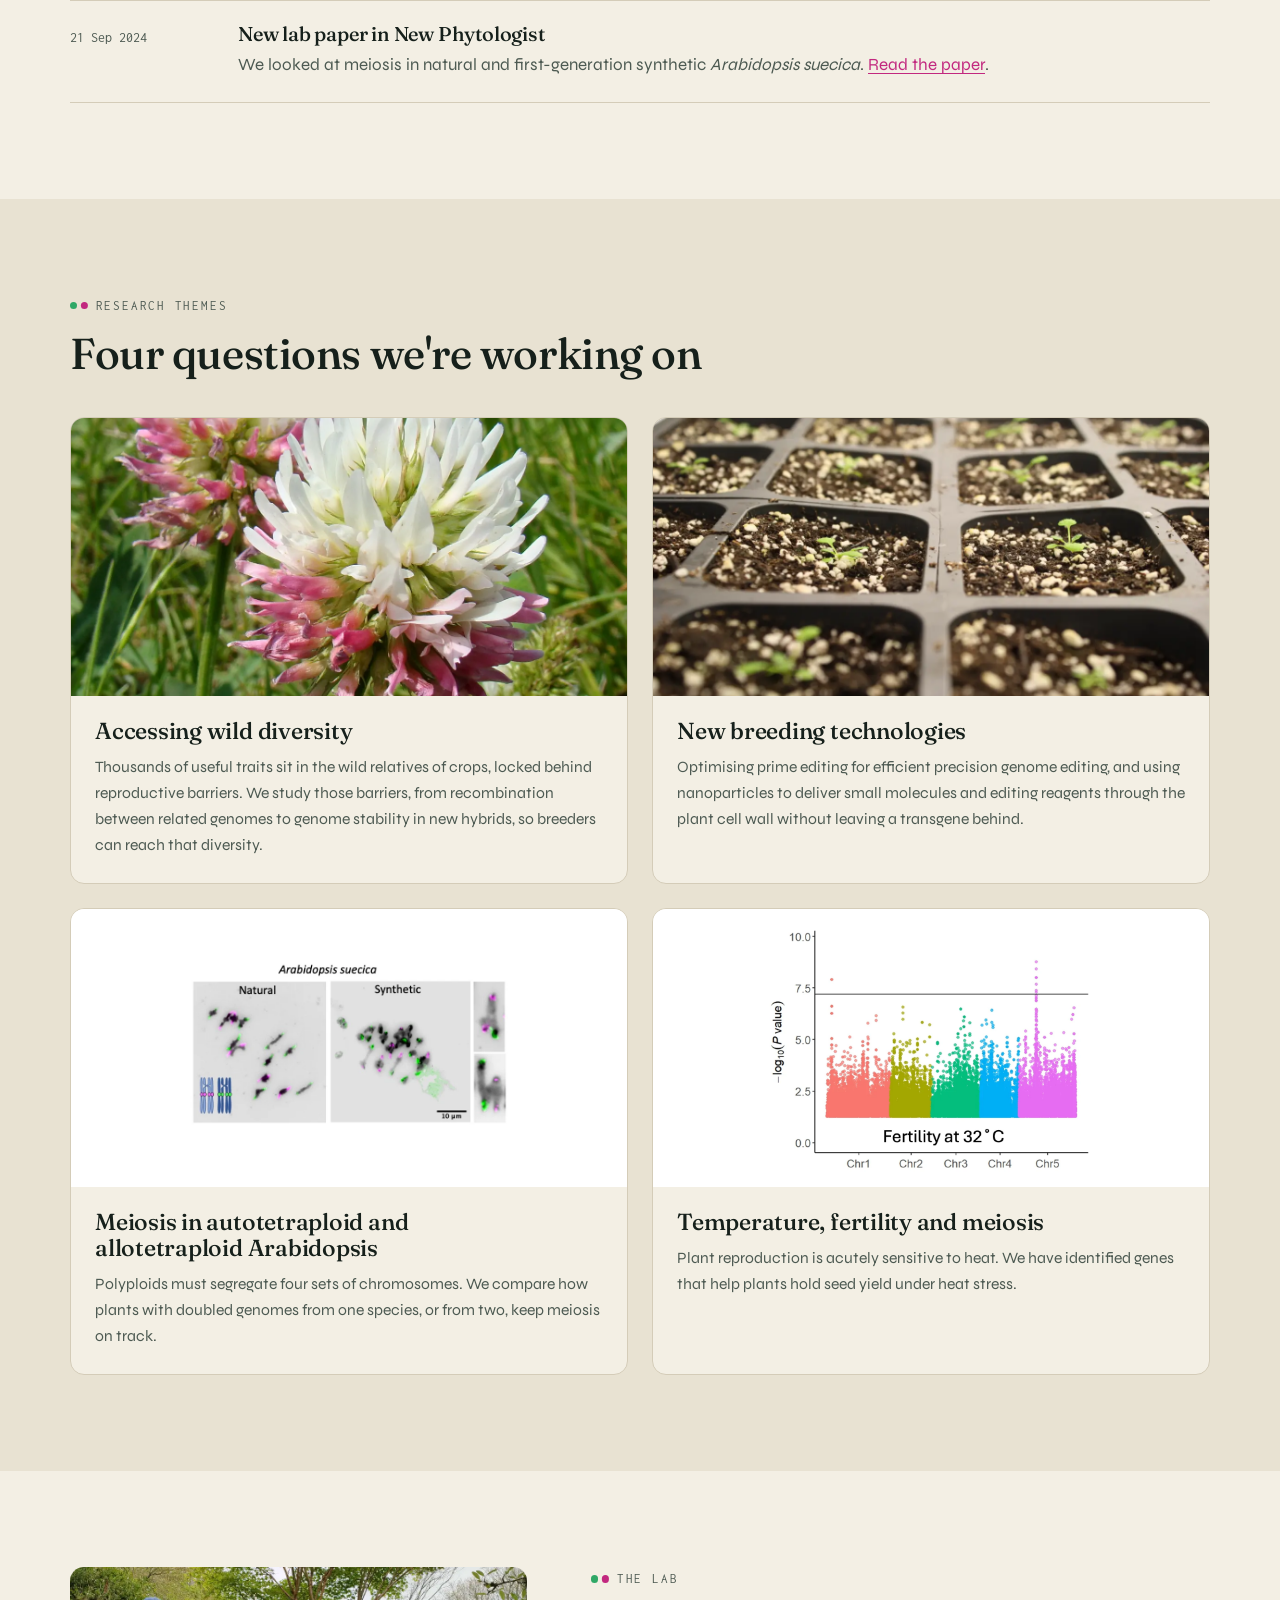
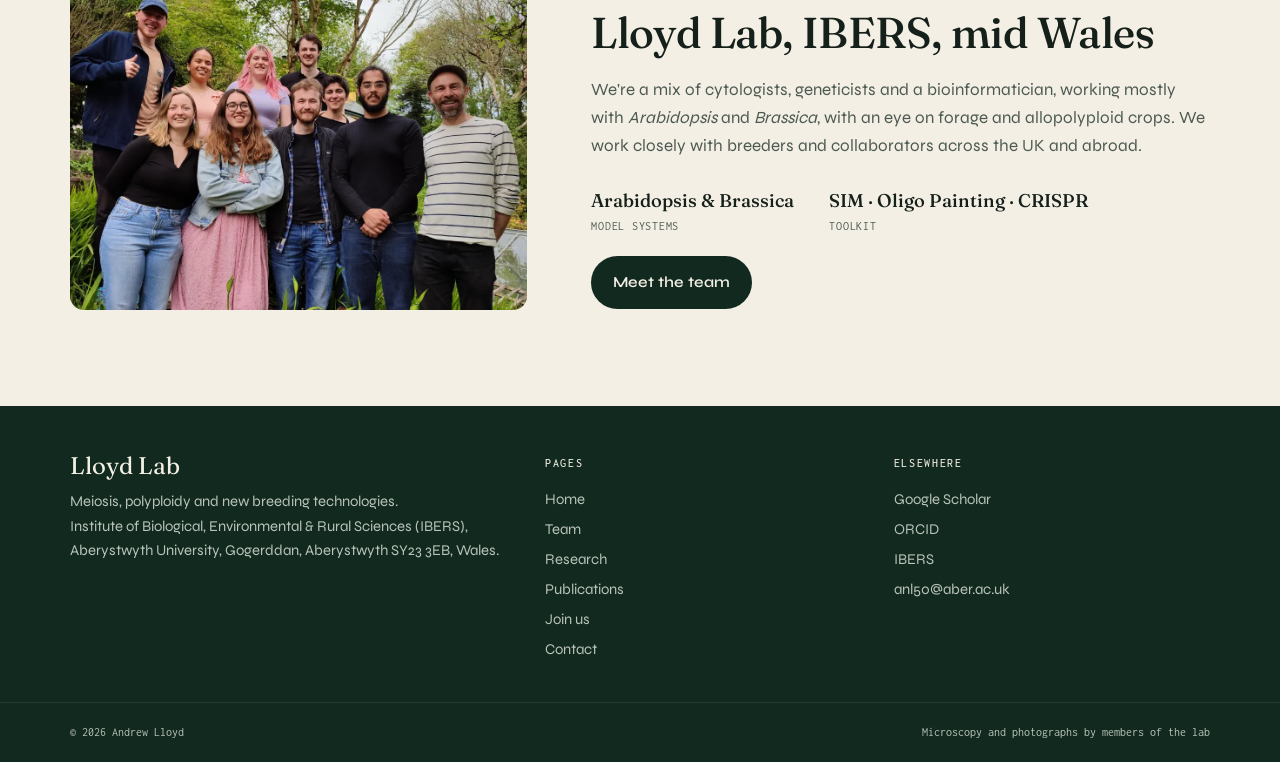
==== commit 8191c951: "Add files via upload Update v8 28.10.2026" ====
--- a/index.html
+++ b/index.html
@@ -3,9 +3,31 @@
 <head>
 <meta charset="utf-8">
 <meta name="viewport" content="width=device-width, initial-scale=1, viewport-fit=cover">
-<title>Lloyd Lab</title>
+<title>Lloyd Lab | Andrew Lloyd | Meiosis, Polyploidy & Plant Breeding | IBERS, Aberystwyth</title>
 <meta name="claude:viewport-fit-sides" content="cover">
-<meta name="description" content="The Lloyd Lab at IBERS, Aberystwyth University: meiosis, polyploidy, DNA repair and new breeding technologies in plants.">
+<meta name="description" content="The Lloyd Lab, led by Dr Andrew Lloyd at IBERS, Aberystwyth University, Wales, studies meiosis, polyploidy, DNA repair and gene editing to develop new plant breeding technologies.">
+<link rel="canonical" href="https://andrewhmlloyd.github.io/">
+<meta property="og:type" content="website">
+<meta property="og:site_name" content="Lloyd Lab · IBERS, Aberystwyth University">
+<meta property="og:title" content="Lloyd Lab | Andrew Lloyd | Meiosis, Polyploidy & Plant Breeding | IBERS, Aberystwyth">
+<meta property="og:description" content="The Lloyd Lab, led by Dr Andrew Lloyd at IBERS, Aberystwyth University, Wales, studies meiosis, polyploidy, DNA repair and gene editing to develop new plant breeding technologies.">
+<meta property="og:url" content="https://andrewhmlloyd.github.io/">
+<meta property="og:image" content="https://andrewhmlloyd.github.io/images/og-image.jpg">
+<meta name="twitter:card" content="summary_large_image">
+<script type="application/ld+json">
+{"@context":"https://schema.org","@graph":[
+ {"@type":"Person","@id":"https://andrewhmlloyd.github.io/#andrew","name":"Andrew Lloyd","honorificPrefix":"Dr","jobTitle":"Group Leader and UKRI Future Leaders Fellow",
+  "image":"https://andrewhmlloyd.github.io/images/andrew-home.webp","email":"mailto:anl50@aber.ac.uk",
+  "affiliation":{"@type":"ResearchOrganization","name":"Institute of Biological, Environmental and Rural Sciences (IBERS)","parentOrganization":{"@type":"CollegeOrUniversity","name":"Aberystwyth University"}},
+  "alumniOf":[{"@type":"CollegeOrUniversity","name":"University of Adelaide"}],
+  "knowsAbout":["Meiosis","Meiotic recombination","Polyploidy","Allopolyploidy","DNA repair","Gene editing","Prime editing","Plant breeding","Arabidopsis suecica","Brassica","White clover"],
+  "sameAs":["https://orcid.org/0000-0001-7871-6621","https://scholar.google.co.uk/citations?user=jmTTv98AAAAJ"]},
+ {"@type":"ResearchProject","@id":"https://andrewhmlloyd.github.io/#lab","name":"Lloyd Lab","alternateName":"Lloyd Lab, IBERS","url":"https://andrewhmlloyd.github.io/",
+  "description":"Plant genetics research group at IBERS, Aberystwyth University, studying meiosis, polyploidy, DNA repair and new breeding technologies.",
+  "member":{"@id":"https://andrewhmlloyd.github.io/#andrew"},
+  "location":{"@type":"Place","name":"IBERS, Gogerddan Campus","address":{"@type":"PostalAddress","addressLocality":"Aberystwyth","postalCode":"SY23 3EB","addressCountry":"GB"}}}
+]}
+</script>
 <link rel="preconnect" href="https://fonts.googleapis.com">
 <link rel="preconnect" href="https://fonts.gstatic.com" crossorigin>
 <link rel="stylesheet" href="https://fonts.googleapis.com/css2?family=Fraunces:ital,opsz,wght@0,9..144,300..600;1,9..144,300..600&amp;family=Inconsolata:wght@400;500;600&amp;family=Syne:wght@400..700&amp;display=swap">
@@ -33,7 +55,7 @@
       <h1>Meiosis, Polyploidy &amp; <em>New Breeding Technologies</em></h1>
       <p class="lede">We study meiosis, polyploidy, DNA repair and gene editing: the processes that create new DNA sequences and new combinations of them, the raw material for evolution and for plant breeding. Much of our work aims to speed up crop improvement.</p>
       <a class="pi-chip" href="team.html">
-        <img src="images/andrew-square.webp" alt="Andrew Lloyd" width="150" height="150">
+        <img src="images/andrew-home.webp" alt="Andrew Lloyd" width="150" height="150">
         <span><b>Dr Andrew Lloyd</b><span>Group Leader · IBERS, Aberystwyth University</span></span>
       </a>
       <div class="hero-ctas">
@@ -41,9 +63,14 @@
         <a class="btn btn-ghost" href="join.html">Join the lab</a>
       </div>
     </div>
-    <figure class="hero-figure">
-      <img src="images/hero-sim.webp" alt="Super-resolution image of an Arabidopsis suecica meiotic nucleus, with paired chromosomes stained green and magenta on a blue DNA background">
-      <figcaption>An <i>Arabidopsis suecica</i> meiotic cell imaged by structured illumination microscopy. Chromosome pairs align with the help of <span class="chip chip-asy1">ASY1</span> and <span class="chip chip-zip1">ZIP1</span>; DNA in <span class="chip chip-dna">blue</span>.</figcaption>
+    <figure class="zoom-fig">
+      <div class="zoom-stage">
+        <img class="zoom-plants" src="images/plants.webp" alt="Arabidopsis plants flowering in an IBERS growth room">
+        <svg class="zoom-lines" viewBox="0 0 100 100" preserveAspectRatio="none" aria-hidden="true"><line x1="57.5" y1="40.6" x2="20" y2="54.5"/><line x1="57.5" y1="40.6" x2="41" y2="86"/></svg>
+        <span class="zoom-ring" aria-hidden="true"></span>
+        <img class="zoom-cell" src="images/hero-sim.webp" alt="Super-resolution image of an Arabidopsis suecica meiotic nucleus, with paired chromosomes stained green and magenta on a blue DNA background">
+      </div>
+      <figcaption>Meiosis happens inside Arabidopsis flower buds. Inset: an <i>Arabidopsis suecica</i> meiotic cell imaged by structured illumination microscopy, with <span class="chip chip-asy1">ASY1</span> <span class="chip chip-zip1">ZIP1</span> and <span class="chip chip-dna">DNA</span>.</figcaption>
     </figure>
   </div>
 </section>
--- a/style.css
+++ b/style.css
@@ -339,3 +339,21 @@
 .pi-chip b { font-size: 1.35rem; }
 @media (max-width: 520px) { .pi-chip img { width: 120px; height: 120px; } }
 .pi-chip img { object-position: center; }
+
+/* ---------- v6: tighter gap between menu bar and first heading ---------- */
+.hero .wrap { padding-block: clamp(1.75rem, 3.5vw, 2.75rem) clamp(2.5rem, 5vw, 4rem); }
+.page-head .wrap { padding-block: clamp(1.5rem, 3.5vw, 2.5rem) clamp(2rem, 4vw, 3rem); }
+
+/* ---------- v7: home hero "zoom into the flower bud" ---------- */
+.zoom-fig { margin: 0; min-width: 0; }
+.zoom-stage { position: relative; }
+.zoom-plants { width: 100%; aspect-ratio: 3 / 2; object-fit: cover; border-radius: 18px; }
+.zoom-lines { position: absolute; inset: 0; width: 100%; height: 100%; pointer-events: none; overflow: visible; }
+.zoom-lines line { stroke: #f3efe4; stroke-opacity: 0.85; stroke-width: 2; vector-effect: non-scaling-stroke; }
+.zoom-ring { position: absolute; left: 57.5%; top: 40.6%; width: 9%; aspect-ratio: 1; border: 2px solid #f3efe4; border-radius: 50%; transform: translate(-50%, -50%); box-shadow: 0 0 0 4px rgba(18, 41, 31, 0.35); }
+.zoom-cell { position: absolute; width: 42%; aspect-ratio: 1; border-radius: 50%; object-fit: cover; left: -1%; top: 54.4%; border: 5px solid #f3efe4; box-shadow: 0 10px 40px rgba(0, 0, 0, 0.4); }
+.zoom-fig figcaption { margin-top: 1rem; padding-left: 44%; min-height: 12%; font-family: var(--mono); font-size: 0.8rem; line-height: 1.5; color: var(--on-forest-soft); }
+@media (max-width: 820px) {
+  .zoom-fig { max-width: 560px; }
+  .zoom-fig figcaption { padding-left: 0; margin-top: calc(13% + 1rem); }
+}
